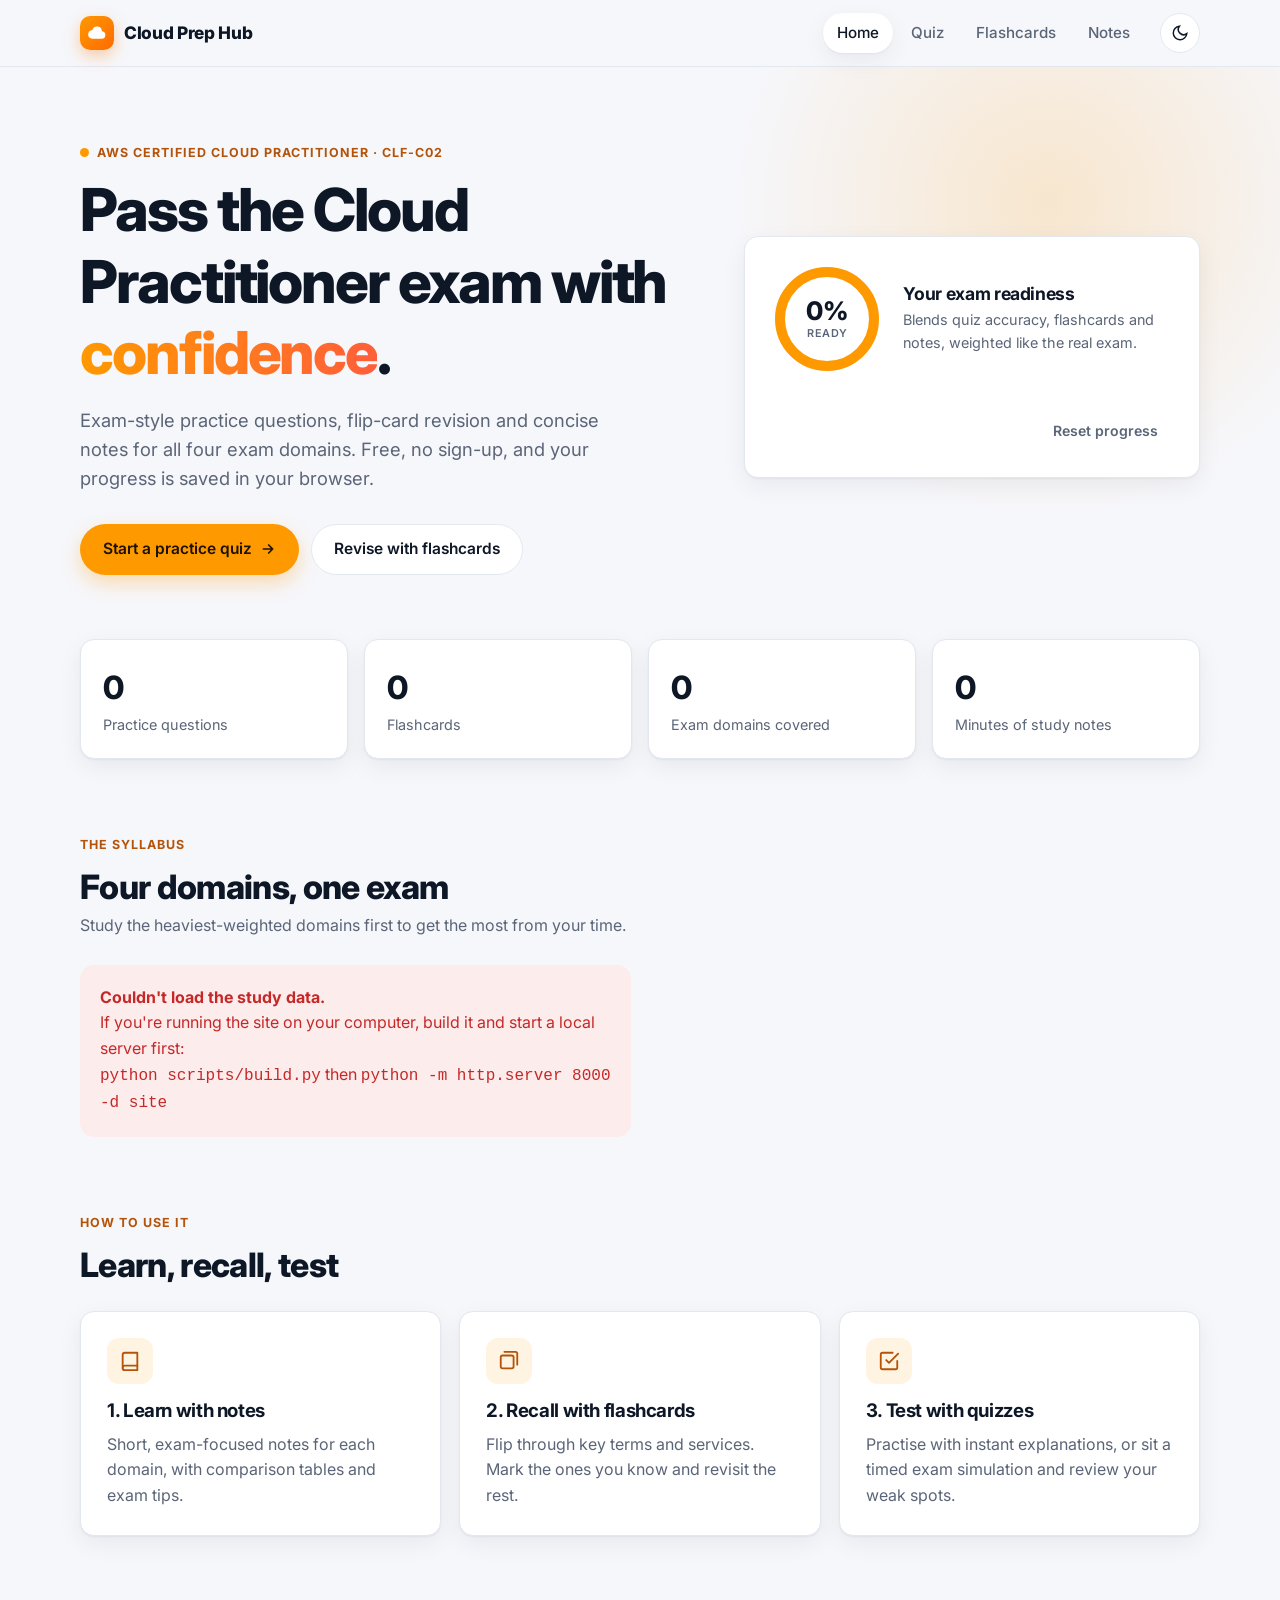
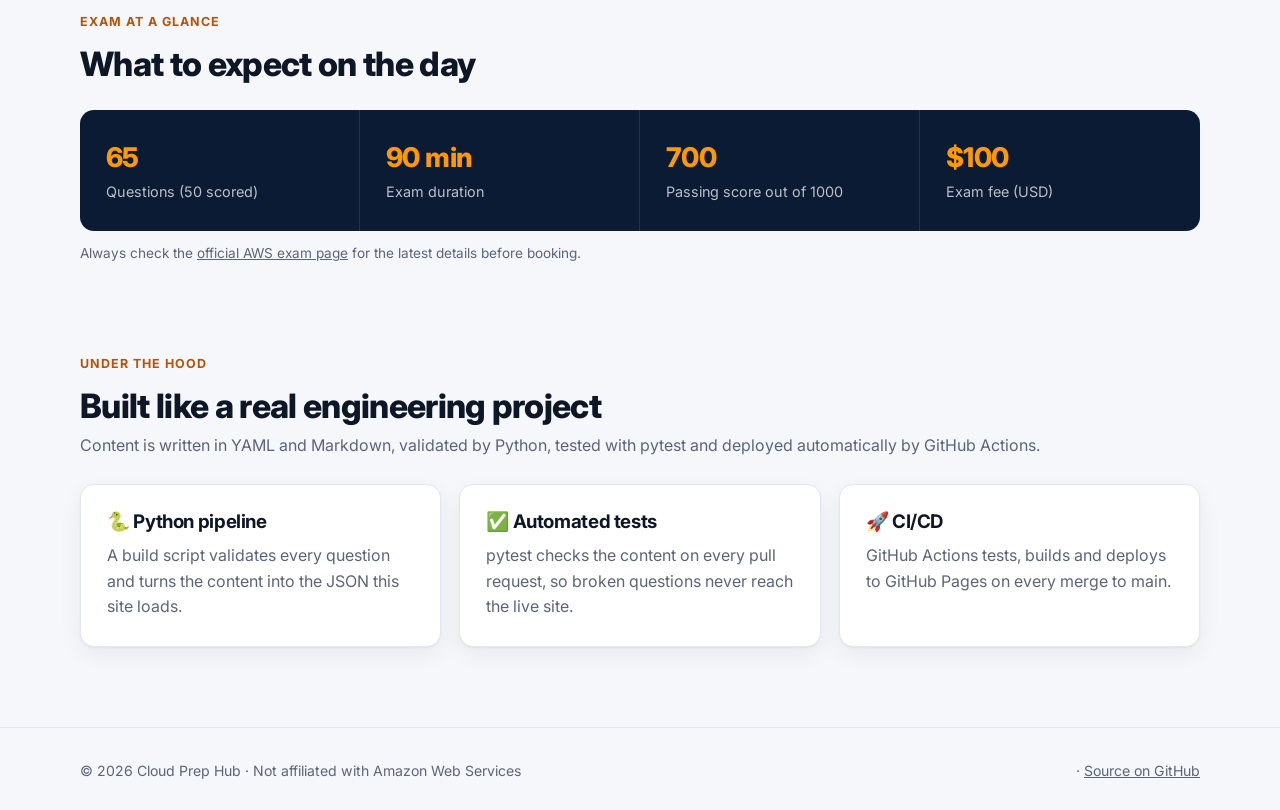
==== site/index.html @ 3655358c "Build full study site with Python pipeline, tests and CI/CD" ====
<!DOCTYPE html>
<html lang="en">
<head>
  <meta charset="UTF-8">
  <meta name="viewport" content="width=device-width, initial-scale=1.0">
  <title>Cloud Prep Hub · AWS Cloud Practitioner study</title>
  <meta name="description" content="Free practice quizzes, flashcards and study notes for the AWS Certified Cloud Practitioner (CLF-C02) exam.">
  <link rel="icon" href="data:image/svg+xml,<svg xmlns='http://www.w3.org/2000/svg' viewBox='0 0 100 100'><text y='.9em' font-size='90'>☁️</text></svg>">
  <link rel="preconnect" href="https://fonts.googleapis.com">
  <link rel="preconnect" href="https://fonts.gstatic.com" crossorigin>
  <link href="https://fonts.googleapis.com/css2?family=Inter:wght@400;500;600;700;800&family=JetBrains+Mono:wght@500;600&display=swap" rel="stylesheet">
  <link rel="stylesheet" href="css/style.css">
  <script>
    // Set the colour theme before the page draws, so it doesn't flash.
    try {
      const saved = localStorage.getItem("cph.theme");
      document.documentElement.dataset.theme = saved || (matchMedia("(prefers-color-scheme: dark)").matches ? "dark" : "light");
    } catch (e) { document.documentElement.dataset.theme = "light"; }
  </script>
  <script type="module" src="js/home.js"></script>
</head>
<body>

  <header class="site-header">
    <div class="container header-inner">
      <a href="index.html" class="logo">
        <span class="logo-mark" aria-hidden="true">
          <svg width="20" height="20" viewBox="0 0 24 24" fill="currentColor"><path d="M17.5 19a4.5 4.5 0 0 0 .5-8.97A6 6 0 0 0 6.34 8.3 5 5 0 0 0 7 18.97V19h10.5z"/></svg>
        </span>
        Cloud Prep Hub
      </a>
      <nav class="main-nav" id="main-nav" aria-label="Main">
        <a href="index.html">Home</a>
        <a href="quiz.html">Quiz</a>
        <a href="flashcards.html">Flashcards</a>
        <a href="notes.html">Notes</a>
      </nav>
      <button class="icon-btn theme-btn" type="button" aria-label="Toggle dark mode">
        <svg class="theme-icon-light" width="18" height="18" viewBox="0 0 24 24" fill="none" stroke="currentColor" stroke-width="2" stroke-linecap="round"><path d="M21 12.8A9 9 0 1 1 11.2 3a7 7 0 0 0 9.8 9.8z"/></svg>
        <svg class="theme-icon-dark" width="18" height="18" viewBox="0 0 24 24" fill="none" stroke="currentColor" stroke-width="2" stroke-linecap="round"><circle cx="12" cy="12" r="4"/><path d="M12 2v2M12 20v2M4.9 4.9l1.4 1.4M17.7 17.7l1.4 1.4M2 12h2M20 12h2M4.9 19.1l1.4-1.4M17.7 6.3l1.4-1.4"/></svg>
      </button>
      <button class="icon-btn menu-btn" type="button" aria-label="Open menu" aria-expanded="false" aria-controls="main-nav">
        <svg width="18" height="18" viewBox="0 0 24 24" fill="none" stroke="currentColor" stroke-width="2" stroke-linecap="round"><path d="M4 7h16M4 12h16M4 17h16"/></svg>
      </button>
    </div>
  </header>

  <main>
    <!-- ===== Hero ===== -->
    <section class="hero">
      <div class="container hero-grid">
        <div class="fade-in">
          <div class="eyebrow"><span class="dot"></span> AWS Certified Cloud Practitioner · CLF-C02</div>
          <h1>Pass the Cloud Practitioner exam with <span class="gradient-text">confidence</span>.</h1>
          <p class="hero-lead">Exam-style practice questions, flip-card revision and concise notes for all four exam domains. Free, no sign-up, and your progress is saved in your browser.</p>
          <div class="hero-actions">
            <a href="quiz.html" class="btn btn-primary">
              Start a practice quiz
              <svg width="16" height="16" viewBox="0 0 24 24" fill="none" stroke="currentColor" stroke-width="2.5" stroke-linecap="round" stroke-linejoin="round"><path d="M5 12h14M13 6l6 6-6 6"/></svg>
            </a>
            <a href="flashcards.html" class="btn btn-secondary">Revise with flashcards</a>
          </div>
        </div>

        <div class="card readiness fade-in" aria-live="polite">
          <div class="readiness-top">
            <div class="ring" id="readiness-ring">
              <svg width="112" height="112" viewBox="0 0 112 112"><circle class="track" cx="56" cy="56" r="47"/><circle class="fill" cx="56" cy="56" r="47"/></svg>
              <div class="ring-label"><div><span id="readiness-value">0</span>%<small>Ready</small></div></div>
            </div>
            <div>
              <h3>Your exam readiness</h3>
              <p class="muted" style="margin:0;font-size:.9rem">Blends quiz accuracy, flashcards and notes, weighted like the real exam.</p>
            </div>
          </div>
          <div class="domain-progress" id="domain-progress"></div>
          <div style="text-align:right;margin-top:14px">
            <button class="btn btn-ghost btn-sm" id="reset-progress" type="button">Reset progress</button>
          </div>
        </div>
      </div>
    </section>

    <!-- ===== Stats ===== -->
    <section class="container">
      <div class="stats">
        <div class="card stat"><div class="stat-value" data-stat="questions">0</div><div class="stat-label">Practice questions</div></div>
        <div class="card stat"><div class="stat-value" data-stat="flashcards">0</div><div class="stat-label">Flashcards</div></div>
        <div class="card stat"><div class="stat-value" data-stat="domains">0</div><div class="stat-label">Exam domains covered</div></div>
        <div class="card stat"><div class="stat-value" data-stat="readMinutes">0</div><div class="stat-label">Minutes of study notes</div></div>
      </div>
    </section>

    <!-- ===== Domains ===== -->
    <section class="section container" id="domains">
      <div class="section-head">
        <div>
          <div class="eyebrow">The syllabus</div>
          <h2>Four domains, one exam</h2>
          <p>Study the heaviest-weighted domains first to get the most from your time.</p>
        </div>
      </div>
      <div class="domain-grid" id="domain-grid">
        <p class="loading">Loading domains…</p>
      </div>
    </section>

    <!-- ===== How it works ===== -->
    <section class="section container">
      <div class="section-head">
        <div>
          <div class="eyebrow">How to use it</div>
          <h2>Learn, recall, test</h2>
        </div>
      </div>
      <div class="steps">
        <div class="card step">
          <div class="step-icon"><svg width="22" height="22" viewBox="0 0 24 24" fill="none" stroke="currentColor" stroke-width="2" stroke-linecap="round" stroke-linejoin="round"><path d="M4 19.5A2.5 2.5 0 0 1 6.5 17H20V3H6.5A2.5 2.5 0 0 0 4 5.5z"/><path d="M4 19.5A2.5 2.5 0 0 0 6.5 22H20v-5"/></svg></div>
          <h3>1. Learn with notes</h3>
          <p>Short, exam-focused notes for each domain, with comparison tables and exam tips.</p>
        </div>
        <div class="card step">
          <div class="step-icon"><svg width="22" height="22" viewBox="0 0 24 24" fill="none" stroke="currentColor" stroke-width="2" stroke-linecap="round" stroke-linejoin="round"><rect x="3" y="6" width="14" height="14" rx="2"/><path d="M7 2h12a2 2 0 0 1 2 2v12"/></svg></div>
          <h3>2. Recall with flashcards</h3>
          <p>Flip through key terms and services. Mark the ones you know and revisit the rest.</p>
        </div>
        <div class="card step">
          <div class="step-icon"><svg width="22" height="22" viewBox="0 0 24 24" fill="none" stroke="currentColor" stroke-width="2" stroke-linecap="round" stroke-linejoin="round"><path d="M9 11l3 3L22 4"/><path d="M21 12v7a2 2 0 0 1-2 2H5a2 2 0 0 1-2-2V5a2 2 0 0 1 2-2h11"/></svg></div>
          <h3>3. Test with quizzes</h3>
          <p>Practise with instant explanations, or sit a timed exam simulation and review your weak spots.</p>
        </div>
      </div>
    </section>

    <!-- ===== Exam facts ===== -->
    <section class="section container">
      <div class="section-head">
        <div>
          <div class="eyebrow">Exam at a glance</div>
          <h2>What to expect on the day</h2>
        </div>
      </div>
      <div class="exam-facts">
        <div class="exam-fact"><strong>65</strong><span>Questions (50 scored)</span></div>
        <div class="exam-fact"><strong>90 min</strong><span>Exam duration</span></div>
        <div class="exam-fact"><strong>700</strong><span>Passing score out of 1000</span></div>
        <div class="exam-fact"><strong>$100</strong><span>Exam fee (USD)</span></div>
      </div>
      <p class="muted" style="font-size:.85rem;margin-top:12px">Always check the <a href="https://aws.amazon.com/certification/certified-cloud-practitioner/" target="_blank" rel="noopener">official AWS exam page</a> for the latest details before booking.</p>
    </section>

    <!-- ===== Under the hood ===== -->
    <section class="section container">
      <div class="section-head">
        <div>
          <div class="eyebrow">Under the hood</div>
          <h2>Built like a real engineering project</h2>
          <p>Content is written in YAML and Markdown, validated by Python, tested with pytest and deployed automatically by GitHub Actions.</p>
        </div>
      </div>
      <div class="steps">
        <div class="card step">
          <h3>🐍 Python pipeline</h3>
          <p>A build script validates every question and turns the content into the JSON this site loads.</p>
        </div>
        <div class="card step">
          <h3>✅ Automated tests</h3>
          <p>pytest checks the content on every pull request, so broken questions never reach the live site.</p>
        </div>
        <div class="card step">
          <h3>🚀 CI/CD</h3>
          <p>GitHub Actions tests, builds and deploys to GitHub Pages on every merge to main.</p>
        </div>
      </div>
    </section>
  </main>

  <footer class="site-footer">
    <div class="container footer-inner">
      <span>&copy; <span id="year"></span> Cloud Prep Hub · Not affiliated with Amazon Web Services</span>
      <span><span id="build-info" class="mono"></span> · <a href="https://github.com/naseem-ie/cloud-prep-hub" target="_blank" rel="noopener">Source on GitHub</a></span>
    </div>
  </footer>

</body>
</html>
---- site/css/style.css ----
/* ==========================================================================
   Cloud Prep Hub: shared styles
   1. Design tokens (colours, spacing, fonts) for light and dark themes
   2. Base elements
   3. Layout: header, footer, containers
   4. Components: buttons, cards, chips, progress bars
   5. Page-specific styles: home, quiz, flashcards, notes
   ========================================================================== */

/* ---------- 1. Design tokens ---------- */
:root {
  --bg: #f6f7fb;
  --surface: #ffffff;
  --surface-2: #f0f2f8;
  --border: #e3e7f0;
  --text: #0e1726;
  --muted: #5b6578;
  --brand: #ff9900;
  --brand-ink: #b45309;
  --brand-soft: #fff4e2;
  --navy: #0b1b33;
  --success: #15803d;
  --success-soft: #e7f6ec;
  --danger: #c62828;
  --danger-soft: #fdecec;
  --shadow: 0 1px 2px rgba(14, 23, 38, 0.05), 0 8px 24px rgba(14, 23, 38, 0.06);
  --shadow-lg: 0 20px 50px rgba(14, 23, 38, 0.12);
  --radius: 14px;
  --radius-sm: 9px;
  --font: "Inter", system-ui, -apple-system, "Segoe UI", Roboto, sans-serif;
  --mono: "JetBrains Mono", ui-monospace, "SFMono-Regular", Menlo, monospace;
  --max: 1160px;
  color-scheme: light;
}

:root[data-theme="dark"] {
  --bg: #090f1d;
  --surface: #111a2d;
  --surface-2: #17223a;
  --border: #24314d;
  --text: #e8edf6;
  --muted: #98a3ba;
  --brand-ink: #ffb547;
  --brand-soft: rgba(255, 153, 0, 0.12);
  --success: #4ade80;
  --success-soft: rgba(74, 222, 128, 0.12);
  --danger: #f87171;
  --danger-soft: rgba(248, 113, 113, 0.12);
  --shadow: 0 1px 2px rgba(0, 0, 0, 0.3), 0 8px 24px rgba(0, 0, 0, 0.25);
  --shadow-lg: 0 20px 50px rgba(0, 0, 0, 0.45);
  color-scheme: dark;
}

/* ---------- 2. Base ---------- */
*,
*::before,
*::after {
  box-sizing: border-box;
}

html {
  scroll-behavior: smooth;
  scroll-padding-top: 90px;
}

body {
  margin: 0;
  font-family: var(--font);
  font-size: 16px;
  line-height: 1.6;
  color: var(--text);
  background: var(--bg);
  -webkit-font-smoothing: antialiased;
  min-height: 100vh;
  display: flex;
  flex-direction: column;
  transition: background 0.25s ease, color 0.25s ease;
}

h1, h2, h3, h4 {
  line-height: 1.2;
  letter-spacing: -0.02em;
  margin: 0 0 0.5em;
}

p {
  margin: 0 0 1em;
}

a {
  color: inherit;
}

button {
  font: inherit;
  color: inherit;
  cursor: pointer;
}

:focus-visible {
  outline: 3px solid var(--brand);
  outline-offset: 2px;
  border-radius: 6px;
}

.sr-only {
  position: absolute;
  width: 1px;
  height: 1px;
  overflow: hidden;
  clip: rect(0 0 0 0);
  white-space: nowrap;
}

.muted {
  color: var(--muted);
}

.mono {
  font-family: var(--mono);
}

[hidden] {
  display: none !important;
}

/* ---------- 3. Layout ---------- */
.container {
  width: 100%;
  max-width: var(--max);
  margin: 0 auto;
  padding: 0 20px;
}

main {
  flex: 1;
}

.site-header {
  position: sticky;
  top: 0;
  z-index: 50;
  background: color-mix(in srgb, var(--bg) 82%, transparent);
  backdrop-filter: saturate(160%) blur(12px);
  -webkit-backdrop-filter: saturate(160%) blur(12px);
  border-bottom: 1px solid var(--border);
}

.header-inner {
  display: flex;
  align-items: center;
  gap: 16px;
  height: 66px;
}

.logo {
  display: flex;
  align-items: center;
  gap: 10px;
  font-weight: 800;
  font-size: 1.08rem;
  text-decoration: none;
  letter-spacing: -0.02em;
}

.logo-mark {
  width: 34px;
  height: 34px;
  border-radius: 10px;
  display: grid;
  place-items: center;
  background: linear-gradient(135deg, var(--brand), #ff6a00);
  color: #fff;
  box-shadow: 0 6px 16px rgba(255, 120, 0, 0.35);
}

.main-nav {
  display: flex;
  gap: 4px;
  margin-left: auto;
}

.main-nav a {
  text-decoration: none;
  color: var(--muted);
  font-weight: 500;
  font-size: 0.95rem;
  padding: 8px 14px;
  border-radius: 999px;
  transition: background 0.2s, color 0.2s;
}

.main-nav a:hover {
  color: var(--text);
  background: var(--surface-2);
}

.main-nav a.active {
  color: var(--text);
  background: var(--surface);
  box-shadow: var(--shadow);
}

.icon-btn {
  width: 40px;
  height: 40px;
  border-radius: 50%;
  border: 1px solid var(--border);
  background: var(--surface);
  display: grid;
  place-items: center;
  transition: transform 0.2s, background 0.2s;
}

.icon-btn:hover {
  transform: translateY(-1px);
  background: var(--surface-2);
}

.menu-btn {
  display: none;
}

.theme-icon-dark {
  display: none;
}

:root[data-theme="dark"] .theme-icon-dark {
  display: block;
}

:root[data-theme="dark"] .theme-icon-light {
  display: none;
}

@media (max-width: 760px) {
  .menu-btn {
    display: grid;
  }

  .main-nav {
    position: absolute;
    top: 66px;
    left: 0;
    right: 0;
    flex-direction: column;
    gap: 2px;
    padding: 12px 20px 20px;
    background: var(--bg);
    border-bottom: 1px solid var(--border);
    box-shadow: var(--shadow-lg);
    display: none;
  }

  .main-nav.open {
    display: flex;
  }

  .main-nav a {
    padding: 12px 14px;
    border-radius: var(--radius-sm);
  }

  .theme-btn {
    margin-left: auto;
  }
}

.site-footer {
  border-top: 1px solid var(--border);
  margin-top: 80px;
  padding: 32px 0;
  font-size: 0.88rem;
  color: var(--muted);
}

.footer-inner {
  display: flex;
  flex-wrap: wrap;
  gap: 12px 24px;
  justify-content: space-between;
  align-items: center;
}

.footer-inner a {
  color: var(--muted);
}

.page-head {
  padding: 48px 0 24px;
}

.page-head h1 {
  font-size: clamp(1.9rem, 4vw, 2.6rem);
  font-weight: 800;
}

.page-head p {
  color: var(--muted);
  max-width: 640px;
  font-size: 1.06rem;
}

.eyebrow {
  display: inline-flex;
  align-items: center;
  gap: 8px;
  font-size: 0.78rem;
  font-weight: 700;
  letter-spacing: 0.08em;
  text-transform: uppercase;
  color: var(--brand-ink);
  margin-bottom: 12px;
}

/* ---------- 4. Components ---------- */
.btn {
  display: inline-flex;
  align-items: center;
  justify-content: center;
  gap: 8px;
  padding: 12px 22px;
  border-radius: 999px;
  border: 1px solid transparent;
  font-weight: 600;
  font-size: 0.97rem;
  text-decoration: none;
  transition: transform 0.15s, box-shadow 0.2s, background 0.2s;
  white-space: nowrap;
}

.btn:hover {
  transform: translateY(-1px);
}

.btn:active {
  transform: translateY(0);
}

.btn:disabled {
  opacity: 0.45;
  cursor: not-allowed;
  transform: none;
}

.btn-primary {
  background: var(--brand);
  color: #1b1200;
  box-shadow: 0 8px 20px rgba(255, 153, 0, 0.3);
}

.btn-primary:hover {
  box-shadow: 0 10px 26px rgba(255, 153, 0, 0.4);
}

.btn-secondary {
  background: var(--surface);
  border-color: var(--border);
}

.btn-secondary:hover {
  background: var(--surface-2);
}

.btn-ghost {
  background: transparent;
  color: var(--muted);
}

.btn-ghost:hover {
  color: var(--text);
  background: var(--surface-2);
}

.btn-sm {
  padding: 8px 14px;
  font-size: 0.88rem;
}

.card {
  background: var(--surface);
  border: 1px solid var(--border);
  border-radius: var(--radius);
  box-shadow: var(--shadow);
}

.chip-group {
  display: flex;
  flex-wrap: wrap;
  gap: 8px;
}

.chip {
  display: inline-flex;
  align-items: center;
  gap: 8px;
  padding: 8px 14px;
  border-radius: 999px;
  border: 1px solid var(--border);
  background: var(--surface);
  font-size: 0.9rem;
  font-weight: 500;
  transition: all 0.2s;
}

.chip:hover {
  border-color: var(--muted);
}

.chip[aria-pressed="true"] {
  background: var(--text);
  color: var(--bg);
  border-color: var(--text);
}

.dot {
  width: 9px;
  height: 9px;
  border-radius: 50%;
  background: var(--c, var(--brand));
  flex: none;
}

.tag {
  display: inline-flex;
  align-items: center;
  gap: 6px;
  font-size: 0.78rem;
  font-weight: 600;
  padding: 4px 10px;
  border-radius: 999px;
  background: color-mix(in srgb, var(--c, var(--brand)) 14%, transparent);
  color: var(--text);
}

.progress {
  height: 8px;
  border-radius: 999px;
  background: var(--surface-2);
  overflow: hidden;
}

.progress > span {
  display: block;
  height: 100%;
  width: 0;
  border-radius: inherit;
  background: var(--c, var(--brand));
  transition: width 0.6s cubic-bezier(0.2, 0.8, 0.2, 1);
}

.kbd {
  font-family: var(--mono);
  font-size: 0.75rem;
  padding: 2px 6px;
  border-radius: 5px;
  border: 1px solid var(--border);
  border-bottom-width: 2px;
  background: var(--surface);
}

.toast {
  position: fixed;
  left: 50%;
  bottom: 24px;
  transform: translate(-50%, 120px);
  background: var(--navy);
  color: #fff;
  padding: 12px 20px;
  border-radius: 999px;
  font-size: 0.92rem;
  box-shadow: var(--shadow-lg);
  transition: transform 0.35s cubic-bezier(0.2, 0.8, 0.2, 1);
  z-index: 100;
}

.toast.show {
  transform: translate(-50%, 0);
}

.loading {
  padding: 60px 0;
  text-align: center;
  color: var(--muted);
}

.error-box {
  padding: 20px;
  border-radius: var(--radius);
  background: var(--danger-soft);
  color: var(--danger);
}

.fade-in {
  animation: fadeIn 0.4s ease both;
}

@keyframes fadeIn {
  from { opacity: 0; transform: translateY(8px); }
  to { opacity: 1; transform: none; }
}

@media (prefers-reduced-motion: reduce) {
  *, *::before, *::after {
    animation-duration: 0.01ms !important;
    transition-duration: 0.01ms !important;
  }
  html { scroll-behavior: auto; }
}

/* ---------- 5a. Home ---------- */
.hero {
  position: relative;
  padding: 72px 0 56px;
  overflow: hidden;
}

.hero::before {
  content: "";
  position: absolute;
  inset: -40% -10% auto auto;
  width: 720px;
  height: 720px;
  background: radial-gradient(circle, rgba(255, 153, 0, 0.18), transparent 62%);
  pointer-events: none;
}

.hero-grid {
  position: relative;
  display: grid;
  grid-template-columns: 1.15fr 0.85fr;
  gap: 48px;
  align-items: center;
}

.hero h1 {
  font-size: clamp(2.3rem, 5.2vw, 3.7rem);
  font-weight: 800;
  letter-spacing: -0.035em;
  margin-bottom: 18px;
}

.gradient-text {
  background: linear-gradient(90deg, var(--brand), #ff5e3a);
  -webkit-background-clip: text;
  background-clip: text;
  color: transparent;
}

.hero-lead {
  font-size: 1.15rem;
  color: var(--muted);
  max-width: 540px;
  margin-bottom: 30px;
}

.hero-actions {
  display: flex;
  flex-wrap: wrap;
  gap: 12px;
}

.readiness {
  padding: 26px;
}

.readiness-top {
  display: flex;
  align-items: center;
  gap: 20px;
  margin-bottom: 22px;
}

.ring {
  --p: 0;
  position: relative;
  width: 112px;
  height: 112px;
  flex: none;
}

.ring svg {
  transform: rotate(-90deg);
}

.ring circle {
  fill: none;
  stroke-width: 10;
}

.ring .track {
  stroke: var(--surface-2);
}

.ring .fill {
  stroke: var(--brand);
  stroke-linecap: round;
  transition: stroke-dashoffset 1s cubic-bezier(0.2, 0.8, 0.2, 1);
}

.ring-label {
  position: absolute;
  inset: 0;
  display: grid;
  place-items: center;
  text-align: center;
  font-weight: 800;
  font-size: 1.6rem;
  line-height: 1;
}

.ring-label small {
  display: block;
  font-size: 0.68rem;
  color: var(--muted);
  font-weight: 600;
  margin-top: 4px;
  letter-spacing: 0.04em;
  text-transform: uppercase;
}

.readiness h3 {
  font-size: 1.1rem;
  margin-bottom: 4px;
}

.domain-progress {
  display: grid;
  gap: 14px;
}

.domain-progress-row .row-head {
  display: flex;
  justify-content: space-between;
  font-size: 0.86rem;
  margin-bottom: 6px;
}

.stats {
  display: grid;
  grid-template-columns: repeat(4, 1fr);
  gap: 16px;
  margin-top: 8px;
}

.stat {
  padding: 22px;
}

.stat-value {
  font-size: 2rem;
  font-weight: 800;
  letter-spacing: -0.03em;
}

.stat-label {
  color: var(--muted);
  font-size: 0.9rem;
}

.section {
  padding-top: 72px;
}

.section-head {
  display: flex;
  justify-content: space-between;
  align-items: end;
  gap: 20px;
  flex-wrap: wrap;
  margin-bottom: 26px;
}

.section-head h2 {
  font-size: clamp(1.6rem, 3vw, 2.1rem);
  font-weight: 800;
  margin: 0;
}

.section-head p {
  color: var(--muted);
  margin: 6px 0 0;
}

.domain-grid {
  display: grid;
  grid-template-columns: repeat(2, 1fr);
  gap: 18px;
}

.domain-card {
  position: relative;
  padding: 26px;
  overflow: hidden;
  transition: transform 0.25s, box-shadow 0.25s;
}

.domain-card:hover {
  transform: translateY(-3px);
  box-shadow: var(--shadow-lg);
}

.domain-card::before {
  content: "";
  position: absolute;
  inset: 0 0 auto 0;
  height: 4px;
  background: var(--c);
}

.domain-card-top {
  display: flex;
  justify-content: space-between;
  align-items: start;
  gap: 12px;
  margin-bottom: 10px;
}

.domain-num {
  font-family: var(--mono);
  font-size: 0.8rem;
  color: var(--muted);
}

.domain-weight {
  font-size: 1.9rem;
  font-weight: 800;
  letter-spacing: -0.03em;
  color: var(--c);
  line-height: 1;
}

.domain-weight small {
  display: block;
  font-size: 0.7rem;
  font-weight: 600;
  color: var(--muted);
  letter-spacing: 0.04em;
  text-transform: uppercase;
  text-align: right;
}

.domain-card h3 {
  font-size: 1.25rem;
}

.domain-card p {
  color: var(--muted);
  font-size: 0.95rem;
}

.domain-meta {
  display: flex;
  gap: 16px;
  font-size: 0.85rem;
  color: var(--muted);
  margin-bottom: 18px;
  flex-wrap: wrap;
}

.domain-actions {
  display: flex;
  gap: 8px;
  flex-wrap: wrap;
}

.steps {
  display: grid;
  grid-template-columns: repeat(3, 1fr);
  gap: 18px;
}

.step {
  padding: 26px;
}

.step-icon {
  width: 46px;
  height: 46px;
  border-radius: 12px;
  display: grid;
  place-items: center;
  background: var(--brand-soft);
  color: var(--brand-ink);
  margin-bottom: 16px;
}

.step p {
  color: var(--muted);
  margin: 0;
}

.exam-facts {
  display: grid;
  grid-template-columns: repeat(4, 1fr);
  background: var(--navy);
  color: #fff;
  border-radius: var(--radius);
  overflow: hidden;
}

.exam-fact {
  padding: 26px;
  border-right: 1px solid rgba(255, 255, 255, 0.1);
}

.exam-fact:last-child {
  border-right: 0;
}

.exam-fact strong {
  display: block;
  font-size: 1.7rem;
  font-weight: 800;
  color: var(--brand);
  letter-spacing: -0.02em;
}

.exam-fact span {
  color: rgba(255, 255, 255, 0.72);
  font-size: 0.9rem;
}

@media (max-width: 900px) {
  .hero-grid,
  .domain-grid,
  .steps {
    grid-template-columns: 1fr;
  }

  .stats,
  .exam-facts {
    grid-template-columns: repeat(2, 1fr);
  }

  .exam-fact:nth-child(2) {
    border-right: 0;
  }

  .exam-fact:nth-child(-n + 2) {
    border-bottom: 1px solid rgba(255, 255, 255, 0.1);
  }
}

/* ---------- 5b. Quiz ---------- */
.quiz-shell {
  max-width: 780px;
  margin: 0 auto;
}

.setup {
  padding: 30px;
}

.field {
  margin-bottom: 26px;
}

.field-label {
  display: block;
  font-weight: 700;
  margin-bottom: 10px;
}

.mode-grid {
  display: grid;
  grid-template-columns: 1fr 1fr;
  gap: 12px;
}

.mode-option {
  text-align: left;
  padding: 18px;
  border-radius: var(--radius-sm);
  border: 2px solid var(--border);
  background: var(--surface);
  transition: border-color 0.2s, background 0.2s;
}

.mode-option strong {
  display: block;
  margin-bottom: 4px;
}

.mode-option span {
  color: var(--muted);
  font-size: 0.88rem;
}

.mode-option[aria-pressed="true"] {
  border-color: var(--brand);
  background: var(--brand-soft);
}

.setup-footer {
  display: flex;
  justify-content: space-between;
  align-items: center;
  gap: 16px;
  flex-wrap: wrap;
  padding-top: 22px;
  border-top: 1px solid var(--border);
}

.history {
  margin-top: 22px;
  padding: 24px 30px;
}

.history h3 {
  font-size: 1rem;
}

.history-list {
  list-style: none;
  padding: 0;
  margin: 0;
}

.history-list li {
  display: flex;
  justify-content: space-between;
  gap: 12px;
  padding: 10px 0;
  border-top: 1px solid var(--border);
  font-size: 0.92rem;
}

.history-list li:first-child {
  border-top: 0;
}

.score-pill {
  font-weight: 700;
  font-family: var(--mono);
}

.score-pill.pass {
  color: var(--success);
}

.score-pill.fail {
  color: var(--danger);
}

.question-card {
  padding: 30px;
}

.question-top {
  display: flex;
  justify-content: space-between;
  align-items: center;
  gap: 12px;
  margin-bottom: 14px;
  font-size: 0.9rem;
  color: var(--muted);
}

.timer {
  font-family: var(--mono);
  font-weight: 600;
  color: var(--text);
  display: inline-flex;
  align-items: center;
  gap: 6px;
}

.timer.low {
  color: var(--danger);
}

.question-progress {
  margin-bottom: 26px;
}

.question-text {
  font-size: 1.3rem;
  font-weight: 700;
  margin: 14px 0 22px;
  letter-spacing: -0.015em;
}

.options {
  display: grid;
  gap: 10px;
}

.option {
  display: flex;
  align-items: center;
  gap: 14px;
  width: 100%;
  text-align: left;
  padding: 15px 16px;
  border-radius: var(--radius-sm);
  border: 2px solid var(--border);
  background: var(--surface);
  font-size: 1rem;
  transition: border-color 0.15s, background 0.15s, transform 0.1s;
}

.option:hover:not(:disabled) {
  border-color: var(--muted);
}

.option:active:not(:disabled) {
  transform: scale(0.995);
}

.option:disabled {
  cursor: default;
}

.option-letter {
  flex: none;
  width: 30px;
  height: 30px;
  border-radius: 8px;
  display: grid;
  place-items: center;
  font-weight: 700;
  font-size: 0.85rem;
  background: var(--surface-2);
  font-family: var(--mono);
}

.option.selected {
  border-color: var(--brand);
  background: var(--brand-soft);
}

.option.correct {
  border-color: var(--success);
  background: var(--success-soft);
}

.option.correct .option-letter {
  background: var(--success);
  color: #fff;
}

.option.wrong {
  border-color: var(--danger);
  background: var(--danger-soft);
}

.option.wrong .option-letter {
  background: var(--danger);
  color: #fff;
}

.feedback {
  margin-top: 20px;
  padding: 18px 20px;
  border-radius: var(--radius-sm);
  border-left: 4px solid var(--success);
  background: var(--success-soft);
}

.feedback.wrong {
  border-left-color: var(--danger);
  background: var(--danger-soft);
}

.feedback strong {
  display: block;
  margin-bottom: 4px;
}

.feedback p {
  margin: 0;
}

.question-actions {
  display: flex;
  justify-content: space-between;
  align-items: center;
  gap: 12px;
  margin-top: 26px;
  flex-wrap: wrap;
}

.hint {
  font-size: 0.82rem;
  color: var(--muted);
}

.results-hero {
  padding: 36px 30px;
  text-align: center;
}

.results-hero .ring {
  width: 150px;
  height: 150px;
  margin: 0 auto 18px;
}

.results-hero .ring-label {
  font-size: 2.2rem;
}

.verdict {
  font-size: 1.5rem;
  font-weight: 800;
  margin-bottom: 6px;
}

.verdict.pass {
  color: var(--success);
}

.verdict.fail {
  color: var(--danger);
}

.results-actions {
  display: flex;
  justify-content: center;
  gap: 10px;
  flex-wrap: wrap;
  margin-top: 22px;
}

.breakdown {
  padding: 26px 30px;
  margin-top: 18px;
}

.breakdown-row {
  display: grid;
  grid-template-columns: 1fr 70px;
  gap: 6px 16px;
  align-items: center;
  margin-bottom: 16px;
}

.breakdown-row:last-child {
  margin-bottom: 0;
}

.breakdown-row .progress {
  grid-column: 1 / -1;
}

.breakdown-row .pct {
  text-align: right;
  font-family: var(--mono);
  font-weight: 600;
}

.review {
  margin-top: 18px;
}

.review-item {
  padding: 22px 26px;
  margin-bottom: 12px;
  border-left: 4px solid var(--success);
}

.review-item.wrong {
  border-left-color: var(--danger);
}

.review-item h4 {
  font-size: 1rem;
  margin-bottom: 10px;
}

.review-answer {
  font-size: 0.92rem;
  margin: 2px 0;
}

.review-item .explain {
  margin-top: 10px;
  color: var(--muted);
  font-size: 0.92rem;
}

@media (max-width: 600px) {
  .mode-grid {
    grid-template-columns: 1fr;
  }

  .setup,
  .question-card,
  .history,
  .breakdown {
    padding: 22px 18px;
  }

  .question-text {
    font-size: 1.15rem;
  }
}

/* ---------- 5c. Flashcards ---------- */
.fc-toolbar {
  display: flex;
  justify-content: space-between;
  align-items: center;
  gap: 14px;
  flex-wrap: wrap;
  margin-bottom: 22px;
}

.fc-stage {
  max-width: 720px;
  margin: 0 auto;
}

.fc-progress-head {
  display: flex;
  justify-content: space-between;
  font-size: 0.9rem;
  color: var(--muted);
  margin-bottom: 8px;
}

.flashcard {
  perspective: 1400px;
  height: 310px;
  margin: 20px 0;
  cursor: pointer;
  border: 0;
  background: none;
  padding: 0;
  width: 100%;
  display: block;
}

.flashcard-inner {
  position: relative;
  width: 100%;
  height: 100%;
  transition: transform 0.6s cubic-bezier(0.3, 0.8, 0.3, 1);
  transform-style: preserve-3d;
}

.flashcard.flipped .flashcard-inner {
  transform: rotateY(180deg);
}

.flashcard-face {
  position: absolute;
  inset: 0;
  backface-visibility: hidden;
  -webkit-backface-visibility: hidden;
  border-radius: 20px;
  padding: 34px;
  display: flex;
  flex-direction: column;
  justify-content: center;
  align-items: center;
  text-align: center;
  border: 1px solid var(--border);
  background: var(--surface);
  box-shadow: var(--shadow-lg);
}

.flashcard-face .tag {
  position: absolute;
  top: 20px;
  left: 20px;
}

.face-hint {
  position: absolute;
  bottom: 18px;
  font-size: 0.8rem;
  color: var(--muted);
}

.flashcard-front h2 {
  font-size: clamp(1.6rem, 4vw, 2.3rem);
  font-weight: 800;
  margin: 0;
}

.flashcard-back {
  transform: rotateY(180deg);
  background: linear-gradient(160deg, var(--navy), #13294d);
  color: #fff;
  border-color: transparent;
}

.flashcard-back .term-small {
  font-size: 0.85rem;
  color: var(--brand);
  font-weight: 700;
  text-transform: uppercase;
  letter-spacing: 0.06em;
  margin-bottom: 12px;
}

.flashcard-back p {
  font-size: 1.15rem;
  line-height: 1.55;
  margin: 0;
  max-width: 520px;
}

.flashcard-back .face-hint {
  color: rgba(255, 255, 255, 0.6);
}

.known-badge {
  position: absolute;
  top: 20px;
  right: 20px;
  font-size: 0.78rem;
  font-weight: 700;
  color: var(--success);
}

.fc-controls {
  display: grid;
  grid-template-columns: auto 1fr 1fr auto;
  gap: 10px;
  align-items: center;
}

.btn-learning {
  background: var(--danger-soft);
  color: var(--danger);
}

.btn-known {
  background: var(--success-soft);
  color: var(--success);
}

.fc-done {
  padding: 48px 30px;
  text-align: center;
}

.fc-done .big {
  font-size: 3rem;
  margin-bottom: 8px;
}

.shortcuts {
  text-align: center;
  margin-top: 20px;
  font-size: 0.85rem;
  color: var(--muted);
}

.toggle {
  display: inline-flex;
  align-items: center;
  gap: 10px;
  font-size: 0.9rem;
  cursor: pointer;
  user-select: none;
}

.toggle input {
  appearance: none;
  width: 40px;
  height: 22px;
  border-radius: 999px;
  background: var(--border);
  position: relative;
  cursor: pointer;
  transition: background 0.2s;
  margin: 0;
}

.toggle input::after {
  content: "";
  position: absolute;
  top: 3px;
  left: 3px;
  width: 16px;
  height: 16px;
  border-radius: 50%;
  background: #fff;
  transition: transform 0.2s;
  box-shadow: 0 1px 3px rgba(0, 0, 0, 0.25);
}

.toggle input:checked {
  background: var(--brand);
}

.toggle input:checked::after {
  transform: translateX(18px);
}

@media (max-width: 600px) {
  .flashcard {
    height: 320px;
  }

  .flashcard-face {
    padding: 52px 22px 40px;
  }

  .fc-controls {
    grid-template-columns: 1fr 1fr;
  }

  .fc-controls .nav-prev,
  .fc-controls .nav-next {
    order: 2;
  }
}

/* ---------- 5d. Notes ---------- */
.notes-layout {
  display: grid;
  grid-template-columns: 250px minmax(0, 1fr) 210px;
  gap: 36px;
  align-items: start;
}

.notes-sidebar,
.notes-toc {
  position: sticky;
  top: 90px;
}

.search {
  position: relative;
  display: block;
  margin-bottom: 22px;
}

.search input {
  width: 100%;
  padding: 11px 14px 11px 38px;
  border-radius: var(--radius-sm);
  border: 1px solid var(--border);
  background: var(--surface);
  color: var(--text);
  font: inherit;
  font-size: 0.93rem;
}

.search input:focus {
  outline: 2px solid var(--brand);
  outline-offset: 0;
  border-color: transparent;
}

.search svg {
  position: absolute;
  left: 12px;
  top: 50%;
  transform: translateY(-50%);
  color: var(--muted);
}

.side-label {
  font-size: 0.75rem;
  text-transform: uppercase;
  letter-spacing: 0.08em;
  color: var(--muted);
  font-weight: 700;
  margin: 0 0 10px;
}

.domain-nav {
  list-style: none;
  padding: 0;
  margin: 0 0 22px;
  display: grid;
  gap: 4px;
}

.domain-nav button {
  width: 100%;
  display: flex;
  align-items: center;
  gap: 10px;
  text-align: left;
  padding: 10px 12px;
  border-radius: var(--radius-sm);
  border: 0;
  background: transparent;
  font-size: 0.93rem;
  font-weight: 500;
  color: var(--muted);
  transition: background 0.15s, color 0.15s;
}

.domain-nav button:hover {
  background: var(--surface-2);
  color: var(--text);
}

.domain-nav button[aria-current="true"] {
  background: var(--surface);
  color: var(--text);
  box-shadow: var(--shadow);
  font-weight: 600;
}

.domain-nav .check {
  margin-left: auto;
  color: var(--success);
  font-weight: 700;
}

.notes-progress {
  padding: 18px;
  font-size: 0.88rem;
}

.notes-progress .progress {
  margin-top: 10px;
}

.note-article {
  padding: 38px 42px;
  min-width: 0;
}

.note-header {
  border-bottom: 1px solid var(--border);
  padding-bottom: 22px;
  margin-bottom: 28px;
}

.note-header h1 {
  font-size: clamp(1.7rem, 3.5vw, 2.3rem);
  font-weight: 800;
  margin: 10px 0 8px;
}

.note-meta {
  display: flex;
  gap: 18px;
  flex-wrap: wrap;
  font-size: 0.88rem;
  color: var(--muted);
}

.note-body h2 {
  font-size: 1.45rem;
  margin-top: 2.2em;
  padding-top: 0.2em;
}

.note-body h2:first-child {
  margin-top: 0;
}

.note-body h3 {
  font-size: 1.1rem;
  margin-top: 1.6em;
}

.note-body ul,
.note-body ol {
  padding-left: 1.3em;
}

.note-body li {
  margin-bottom: 0.4em;
}

.table-wrap {
  overflow-x: auto;
  margin: 1.2em 0 1.6em;
  border: 1px solid var(--border);
  border-radius: var(--radius-sm);
}

.note-body table {
  width: 100%;
  border-collapse: collapse;
  font-size: 0.93rem;
}

.note-body tr:last-child td {
  border-bottom: 0;
}

.note-body th,
.note-body td {
  text-align: left;
  padding: 10px 14px;
  border-bottom: 1px solid var(--border);
  vertical-align: top;
}

.note-body th {
  background: var(--surface-2);
  font-weight: 700;
  white-space: nowrap;
}

.note-body a {
  color: var(--brand-ink);
}

.note-body .callout {
  margin: 1.4em 0;
  padding: 16px 20px;
  border-radius: var(--radius-sm);
  background: var(--brand-soft);
  border-left: 4px solid var(--brand);
}

.note-body .callout p {
  margin: 0;
}

.note-body mark {
  background: rgba(255, 153, 0, 0.35);
  color: inherit;
  border-radius: 3px;
  padding: 0 2px;
}

.note-footer {
  margin-top: 40px;
  padding-top: 24px;
  border-top: 1px solid var(--border);
  display: flex;
  justify-content: space-between;
  align-items: center;
  gap: 12px;
  flex-wrap: wrap;
}

.toc-list {
  list-style: none;
  padding: 0;
  margin: 0;
  border-left: 2px solid var(--border);
}

.toc-list a {
  display: block;
  padding: 6px 0 6px 14px;
  margin-left: -2px;
  border-left: 2px solid transparent;
  text-decoration: none;
  color: var(--muted);
  font-size: 0.87rem;
  line-height: 1.4;
  transition: color 0.15s, border-color 0.15s;
}

.toc-list a:hover {
  color: var(--text);
}

.toc-list a.active {
  color: var(--text);
  border-left-color: var(--brand);
  font-weight: 600;
}

.search-results {
  padding: 26px 30px;
}

.search-result {
  display: block;
  width: 100%;
  text-align: left;
  border: 0;
  background: none;
  padding: 14px 0;
  border-top: 1px solid var(--border);
}

.search-result:first-of-type {
  border-top: 0;
}

.search-result strong {
  display: block;
  margin-bottom: 2px;
}

.search-result span {
  color: var(--muted);
  font-size: 0.9rem;
}

.search-result mark {
  background: rgba(255, 153, 0, 0.35);
  color: inherit;
  border-radius: 3px;
}

@media (max-width: 1100px) {
  .notes-layout {
    grid-template-columns: 230px minmax(0, 1fr);
  }

  .notes-toc {
    display: none;
  }
}

@media (max-width: 800px) {
  .notes-layout {
    grid-template-columns: minmax(0, 1fr);
    gap: 18px;
  }

  .notes-layout > * {
    min-width: 0;
  }

  .notes-sidebar {
    position: static;
  }

  .domain-nav {
    display: flex;
    overflow-x: auto;
    gap: 6px;
    margin-bottom: 12px;
    padding-bottom: 4px;
  }

  .domain-nav button {
    white-space: nowrap;
  }

  .notes-progress,
  .notes-sidebar .side-label {
    display: none;
  }

  .note-article {
    padding: 26px 20px;
  }
}
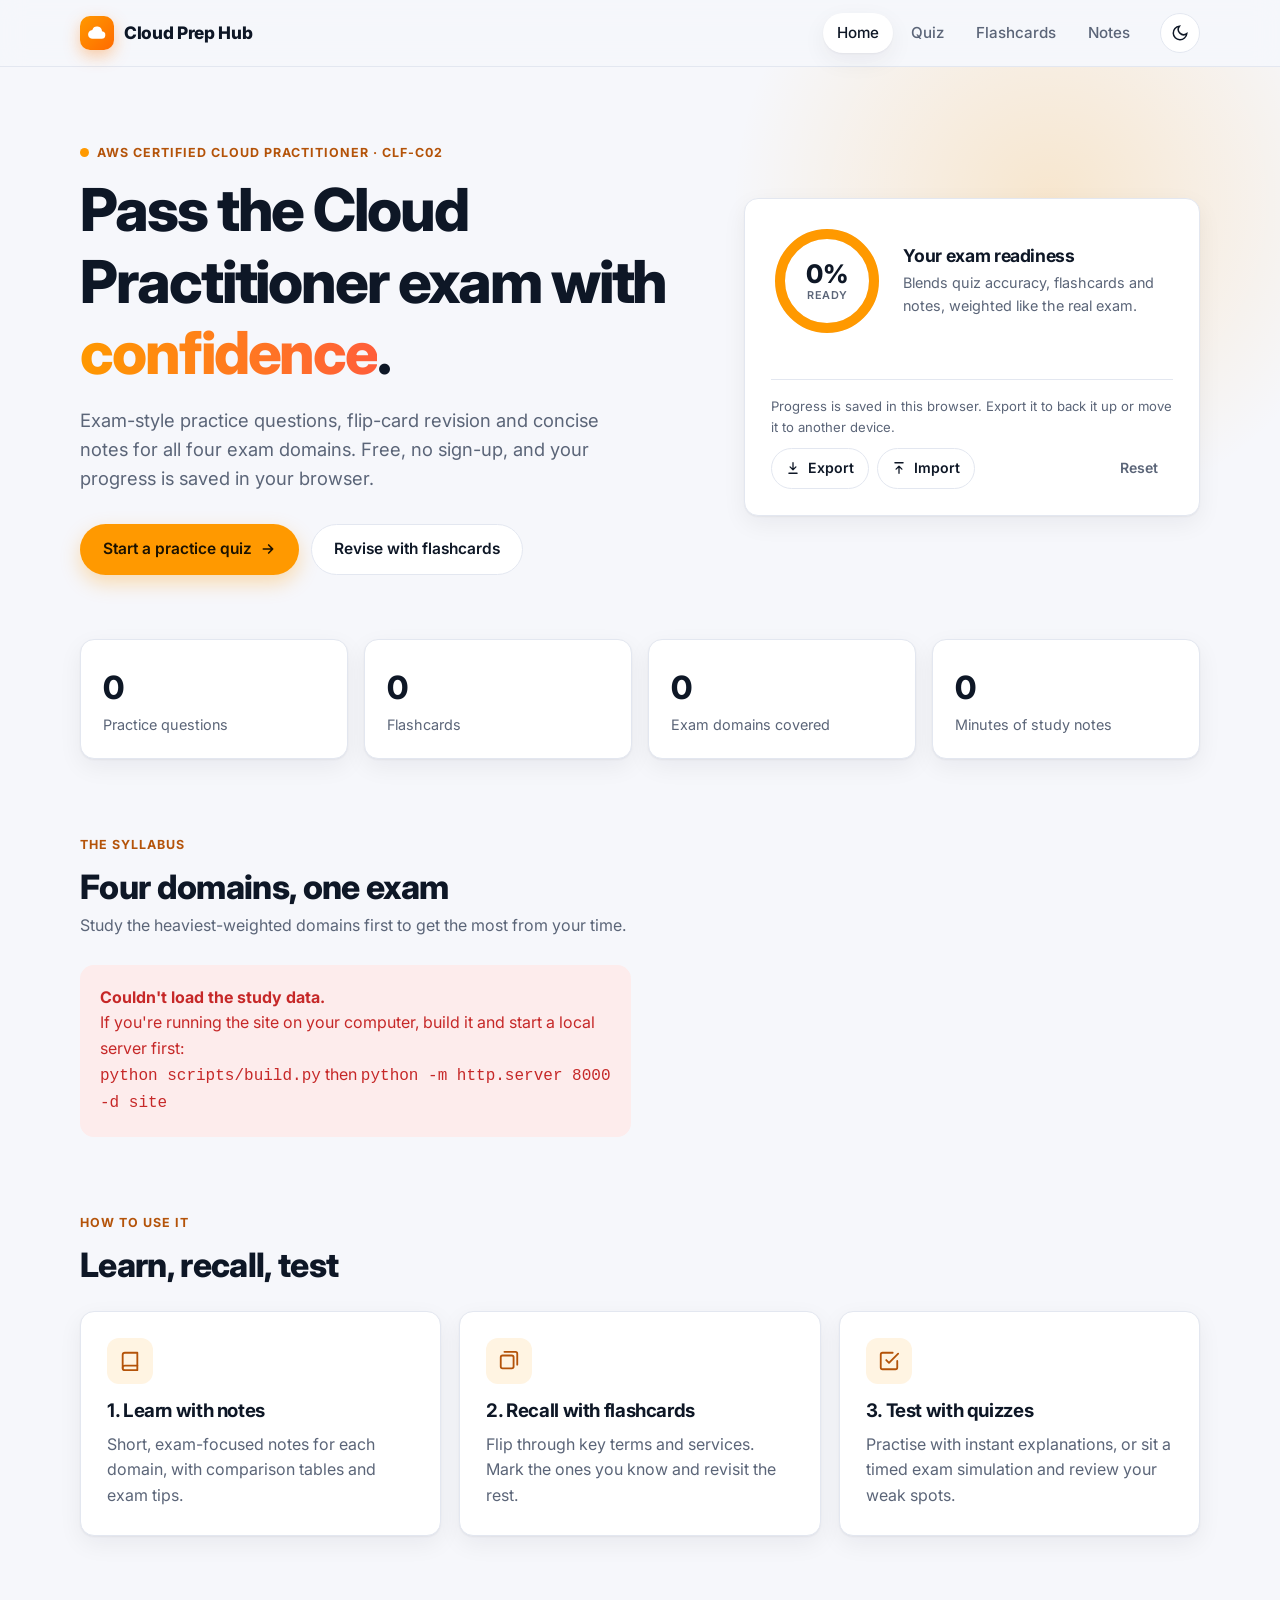
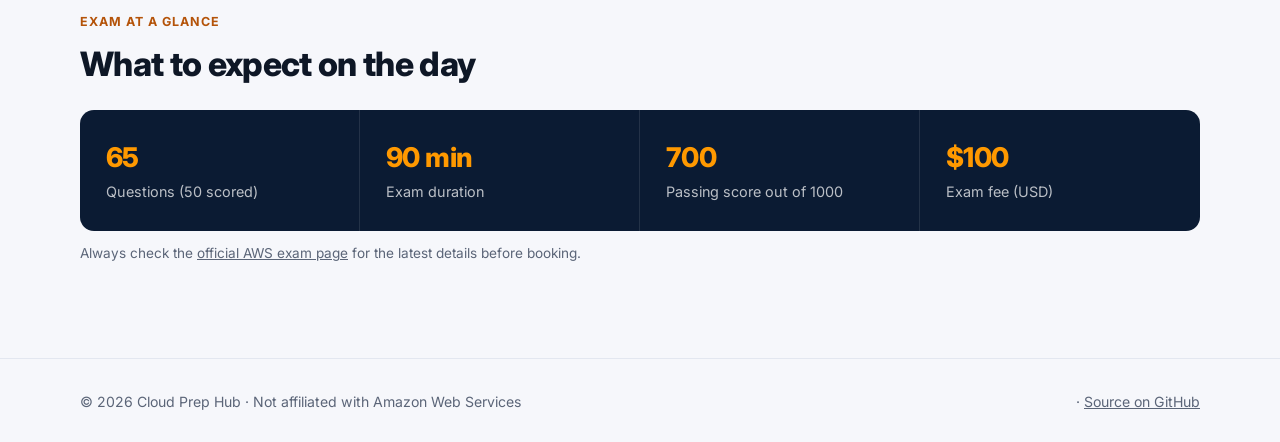
==== commit 13edb93d: "Add progress export/import and remove Under the hood section" ====
--- a/site/index.html
+++ b/site/index.html
@@ -74,8 +74,20 @@
             </div>
           </div>
           <div class="domain-progress" id="domain-progress"></div>
-          <div style="text-align:right;margin-top:14px">
-            <button class="btn btn-ghost btn-sm" id="reset-progress" type="button">Reset progress</button>
+          <div class="progress-tools">
+            <p class="muted">Progress is saved in this browser. Export it to back it up or move it to another device.</p>
+            <div class="progress-actions">
+              <button class="btn btn-secondary btn-sm" id="export-progress" type="button">
+                <svg width="14" height="14" viewBox="0 0 24 24" fill="none" stroke="currentColor" stroke-width="2.2" stroke-linecap="round" stroke-linejoin="round"><path d="M12 3v12M7 10l5 5 5-5M5 21h14"/></svg>
+                Export
+              </button>
+              <button class="btn btn-secondary btn-sm" id="import-progress" type="button">
+                <svg width="14" height="14" viewBox="0 0 24 24" fill="none" stroke="currentColor" stroke-width="2.2" stroke-linecap="round" stroke-linejoin="round"><path d="M12 21V9M7 14l5-5 5 5M5 3h14"/></svg>
+                Import
+              </button>
+              <button class="btn btn-ghost btn-sm" id="reset-progress" type="button">Reset</button>
+              <input type="file" id="import-file" accept=".json,application/json" hidden>
+            </div>
           </div>
         </div>
       </div>
@@ -149,36 +161,12 @@
       <p class="muted" style="font-size:.85rem;margin-top:12px">Always check the <a href="https://aws.amazon.com/certification/certified-cloud-practitioner/" target="_blank" rel="noopener">official AWS exam page</a> for the latest details before booking.</p>
     </section>
 
-    <!-- ===== Under the hood ===== -->
-    <section class="section container">
-      <div class="section-head">
-        <div>
-          <div class="eyebrow">Under the hood</div>
-          <h2>Built like a real engineering project</h2>
-          <p>Content is written in YAML and Markdown, validated by Python, tested with pytest and deployed automatically by GitHub Actions.</p>
-        </div>
-      </div>
-      <div class="steps">
-        <div class="card step">
-          <h3>🐍 Python pipeline</h3>
-          <p>A build script validates every question and turns the content into the JSON this site loads.</p>
-        </div>
-        <div class="card step">
-          <h3>✅ Automated tests</h3>
-          <p>pytest checks the content on every pull request, so broken questions never reach the live site.</p>
-        </div>
-        <div class="card step">
-          <h3>🚀 CI/CD</h3>
-          <p>GitHub Actions tests, builds and deploys to GitHub Pages on every merge to main.</p>
-        </div>
-      </div>
-    </section>
   </main>
 
   <footer class="site-footer">
     <div class="container footer-inner">
       <span>&copy; <span id="year"></span> Cloud Prep Hub · Not affiliated with Amazon Web Services</span>
-      <span><span id="build-info" class="mono"></span> · <a href="https://github.com/naseem-ie/cloud-prep-hub" target="_blank" rel="noopener">Source on GitHub</a></span>
+      <span><span id="build-info" class="mono"></span> · <a href="https://github.com/Naseem-S/Cloud-Prep-Hub" target="_blank" rel="noopener">Source on GitHub</a></span>
     </div>
   </footer>
 
--- a/site/css/style.css
+++ b/site/css/style.css
@@ -636,6 +636,27 @@
   margin-bottom: 6px;
 }
 
+.progress-tools {
+  margin-top: 20px;
+  padding-top: 16px;
+  border-top: 1px solid var(--border);
+}
+
+.progress-tools p {
+  font-size: 0.82rem;
+  margin: 0 0 10px;
+}
+
+.progress-actions {
+  display: flex;
+  flex-wrap: wrap;
+  gap: 8px;
+}
+
+.progress-actions #reset-progress {
+  margin-left: auto;
+}
+
 .stats {
   display: grid;
   grid-template-columns: repeat(4, 1fr);
